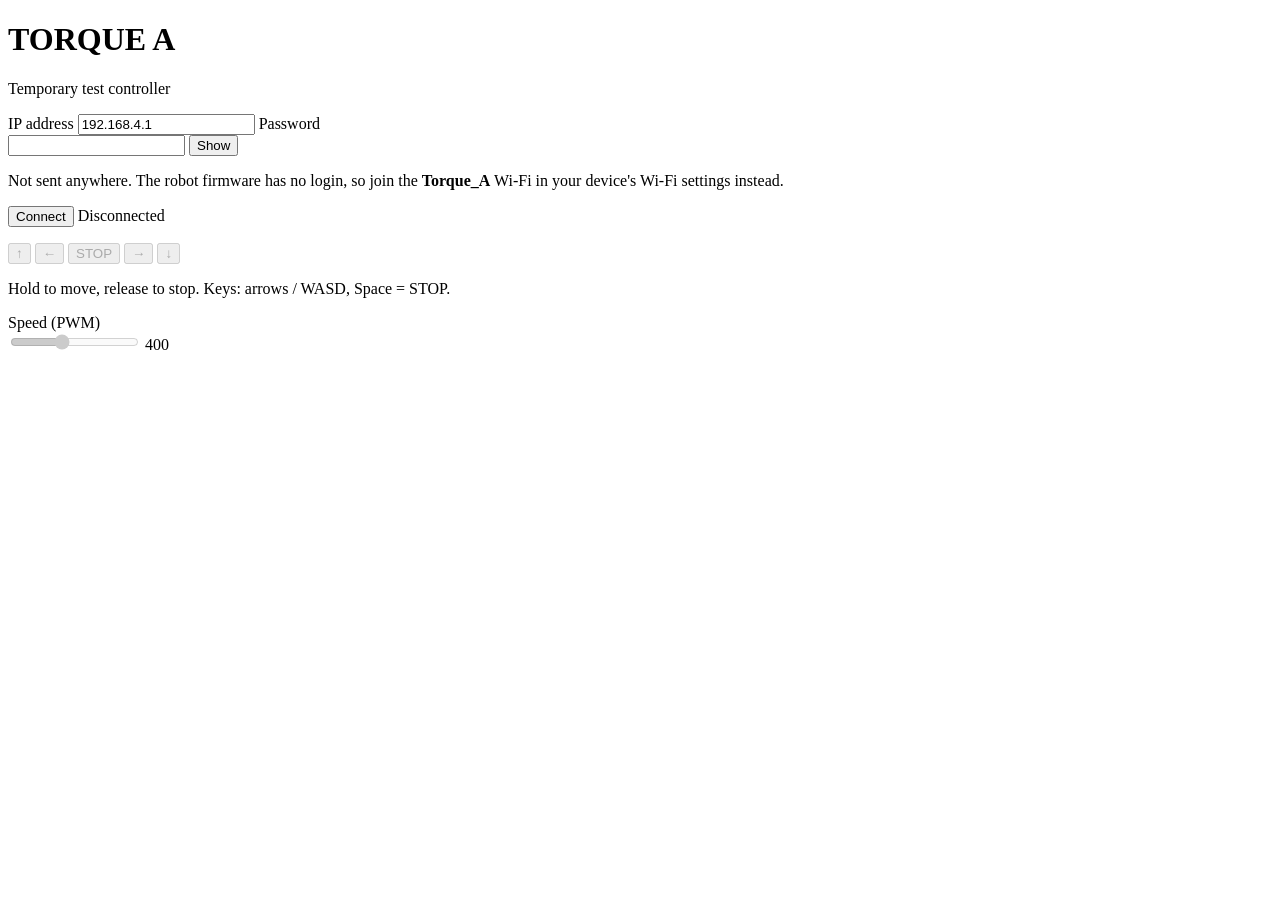
==== index.html @ d3ad9c3d "Rename index .html to index.html" ====
<!DOCTYPE html>
<html lang="en">
<head>
  <meta charset="UTF-8">
  <meta name="viewport" content="width=device-width, initial-scale=1, viewport-fit=cover">
  <meta name="theme-color" content="#0f1724">
  <title>Torque A Controller</title>
  <link rel="stylesheet" href="style.css">
</head>
<body>
  <!-- TEMPORARY TEST INTERFACE: not the official Torque Team website. -->
  <main class="app">

    <header class="head">
      <h1>TORQUE A</h1>
      <p>Temporary test controller</p>
    </header>

    <!-- ===== Connection ===== -->
    <section class="card" aria-label="Connection">
      <form id="connectForm" autocomplete="off" novalidate>
        <label for="ip">IP address</label>
        <input id="ip" type="text" inputmode="decimal" value="192.168.4.1"
               spellcheck="false" autocapitalize="off" autocorrect="off">

        <label for="password">Password</label>
        <div class="pw">
          <input id="password" type="password" autocomplete="off"
                 spellcheck="false" autocapitalize="off" autocorrect="off">
          <button type="button" id="togglePw" class="ghost" aria-pressed="false">Show</button>
        </div>
        <p class="note">
          Not sent anywhere. The robot firmware has no login, so join the
          <strong>Torque_A</strong> Wi-Fi in your device's Wi-Fi settings instead.
        </p>

        <div class="row">
          <button type="submit" id="connectBtn" class="primary">Connect</button>
          <span class="status" id="status" data-state="disconnected">
            <span class="dot" aria-hidden="true"></span>
            <span id="statusText">Disconnected</span>
          </span>
        </div>
        <p id="message" class="message" role="status" aria-live="polite"></p>
      </form>
    </section>

    <!-- ===== Movement ===== -->
    <section class="card" aria-label="Movement controls">
      <div class="pad" id="pad">
        <button type="button" class="dir pad-f" data-move="F" aria-label="Forward" disabled>&uarr;</button>
        <button type="button" class="dir pad-l" data-move="L" aria-label="Left" disabled>&larr;</button>
        <button type="button" class="stop pad-s" id="stopBtn" aria-label="Stop" disabled>STOP</button>
        <button type="button" class="dir pad-r" data-move="R" aria-label="Right" disabled>&rarr;</button>
        <button type="button" class="dir pad-b" data-move="B" aria-label="Backward" disabled>&darr;</button>
      </div>
      <p class="note center">Hold to move, release to stop. Keys: arrows / WASD, Space = STOP.</p>
    </section>

    <!-- ===== Speed ===== -->
    <section class="card" aria-label="Speed control">
      <label for="speed">Speed (PWM)</label>
      <div class="speed">
        <input id="speed" type="range" min="0" max="1023" step="1" value="400" disabled>
        <output id="speedValue" for="speed">400</output>
      </div>
    </section>

  </main>

  <script src="script.js"></script>
</body>
</html>
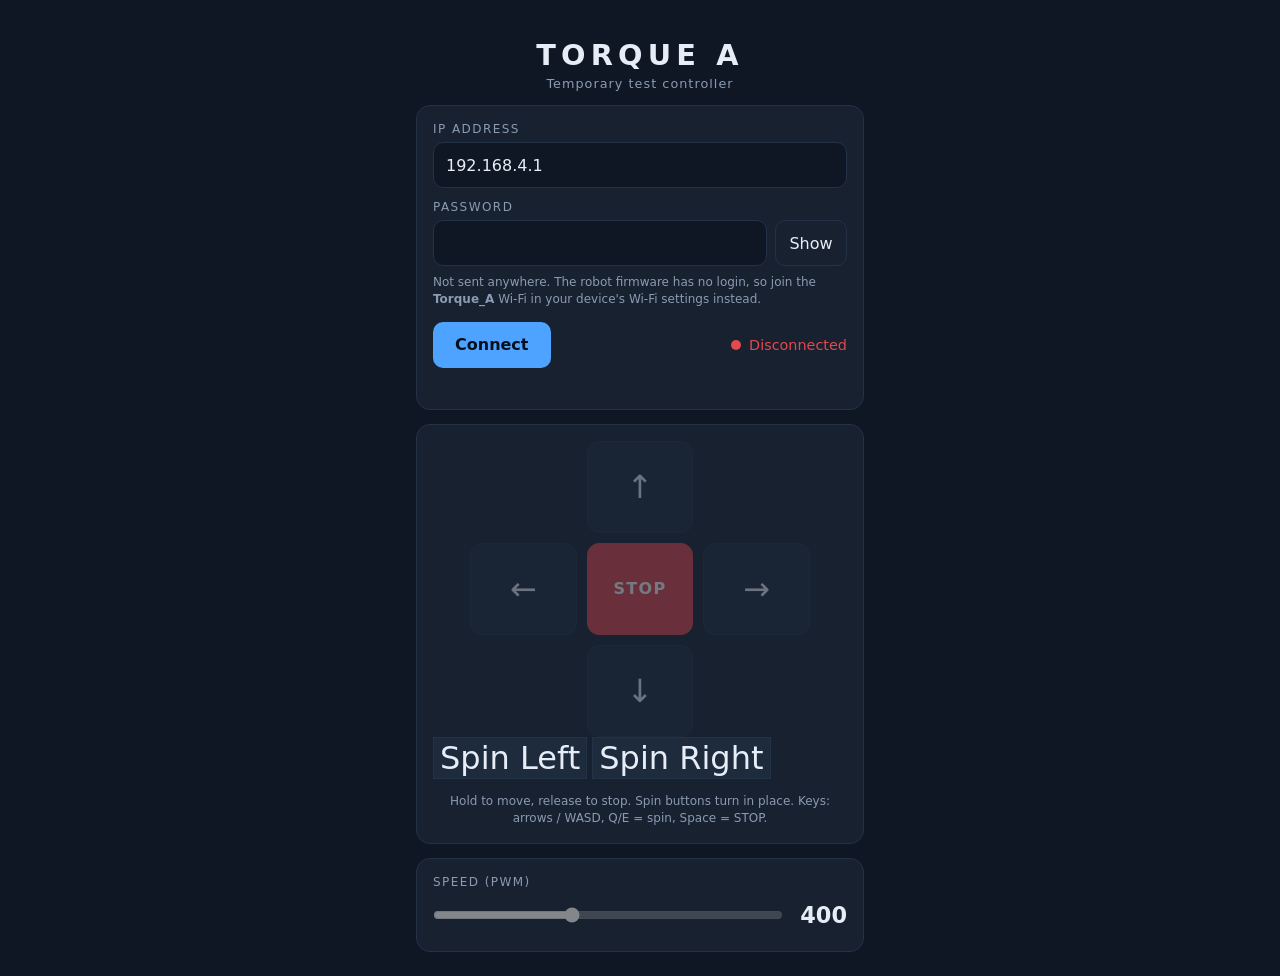
==== commit 35f43a96: "Fix stylesheet and script link formatting Corrected the stylesheet and script file links by removing" ====
--- a/index.html
+++ b/index.html
@@ -5,10 +5,9 @@
   <meta name="viewport" content="width=device-width, initial-scale=1, viewport-fit=cover">
   <meta name="theme-color" content="#0f1724">
   <title>Torque A Controller</title>
-  <link rel="stylesheet" href="style.css">
+  <link rel="stylesheet" href="style .css">
 </head>
 <body>
-  <!-- TEMPORARY TEST INTERFACE: not the official Torque Team website. -->
   <main class="app">
 
     <header class="head">
@@ -16,7 +15,6 @@
       <p>Temporary test controller</p>
     </header>
 
-    <!-- ===== Connection ===== -->
     <section class="card" aria-label="Connection">
       <form id="connectForm" autocomplete="off" novalidate>
         <label for="ip">IP address</label>
@@ -45,7 +43,6 @@
       </form>
     </section>
 
-    <!-- ===== Movement ===== -->
     <section class="card" aria-label="Movement controls">
       <div class="pad" id="pad">
         <button type="button" class="dir pad-f" data-move="F" aria-label="Forward" disabled>&uarr;</button>
@@ -54,10 +51,15 @@
         <button type="button" class="dir pad-r" data-move="R" aria-label="Right" disabled>&rarr;</button>
         <button type="button" class="dir pad-b" data-move="B" aria-label="Backward" disabled>&darr;</button>
       </div>
-      <p class="note center">Hold to move, release to stop. Keys: arrows / WASD, Space = STOP.</p>
+
+      <div class="gturns" aria-label="Spin turns">
+        <button type="button" class="dir gturn" data-move="GL" aria-label="Spin left" disabled>Spin Left</button>
+        <button type="button" class="dir gturn" data-move="GR" aria-label="Spin right" disabled>Spin Right</button>
+      </div>
+
+      <p class="note center">Hold to move, release to stop. Spin buttons turn in place. Keys: arrows / WASD, Q/E = spin, Space = STOP.</p>
     </section>
 
-    <!-- ===== Speed ===== -->
     <section class="card" aria-label="Speed control">
       <label for="speed">Speed (PWM)</label>
       <div class="speed">
@@ -68,6 +70,6 @@
 
   </main>
 
-  <script src="script.js"></script>
+  <script src="script .js"></script>
 </body>
 </html>
--- a/style .css
+++ b/style .css
@@ -0,0 +1,148 @@
+/* Torque A: temporary test controller. Mobile-first, dark, minimal. */
+
+:root {
+  --bg: #0f1724;
+  --card: #17212f;
+  --line: #243247;
+  --field: #0f1724;
+  --text: #e6edf6;
+  --muted: #8a9bb3;
+  --accent: #4da3ff;
+  --ok: #3ecf8e;
+  --bad: #e5484d;
+}
+
+* { box-sizing: border-box; }
+
+html, body {
+  margin: 0;
+  background: var(--bg);
+  color: var(--text);
+  font-family: system-ui, -apple-system, "Segoe UI", Roboto, Arial, sans-serif;
+  -webkit-tap-highlight-color: transparent;
+  -webkit-text-size-adjust: 100%;
+}
+
+.app {
+  max-width: 480px;
+  margin: 0 auto;
+  padding: 16px 16px calc(24px + env(safe-area-inset-bottom));
+  display: flex;
+  flex-direction: column;
+  gap: 14px;
+}
+
+.head { text-align: center; padding-top: 6px; }
+.head h1 { margin: 0; font-size: 1.8rem; letter-spacing: 0.18em; }
+.head p { margin: 4px 0 0; font-size: 0.8rem; color: var(--muted); letter-spacing: 0.08em; }
+
+.card {
+  background: var(--card);
+  border: 1px solid var(--line);
+  border-radius: 14px;
+  padding: 16px;
+}
+
+label {
+  display: block;
+  margin: 0 0 6px;
+  font-size: 0.75rem;
+  letter-spacing: 0.12em;
+  text-transform: uppercase;
+  color: var(--muted);
+}
+form label:not(:first-child) { margin-top: 12px; }
+
+input[type="text"], input[type="password"] {
+  width: 100%;
+  height: 46px;
+  padding: 0 12px;
+  font: inherit;
+  font-size: 16px;               /* 16px stops iOS zooming on focus */
+  color: var(--text);
+  background: var(--field);
+  border: 1px solid var(--line);
+  border-radius: 10px;
+}
+input:disabled { opacity: 0.6; }
+
+button { font: inherit; color: var(--text); cursor: pointer; }
+button:disabled { cursor: not-allowed; }
+
+:focus-visible { outline: 2px solid var(--accent); outline-offset: 2px; }
+
+.pw { display: flex; gap: 8px; }
+.ghost {
+  flex: none;
+  width: 72px;
+  background: transparent;
+  border: 1px solid var(--line);
+  border-radius: 10px;
+}
+
+.note { margin: 8px 0 0; font-size: 0.75rem; color: var(--muted); line-height: 1.4; }
+.note.center { text-align: center; margin-top: 14px; }
+
+.row { display: flex; align-items: center; justify-content: space-between; gap: 12px; margin-top: 14px; }
+.primary {
+  height: 46px;
+  padding: 0 22px;
+  font-weight: 600;
+  color: #06101d;
+  background: var(--accent);
+  border: 0;
+  border-radius: 10px;
+}
+.primary:disabled { opacity: 0.6; }
+
+.status { display: inline-flex; align-items: center; gap: 8px; font-size: 0.9rem; color: var(--bad); }
+.status .dot { width: 10px; height: 10px; border-radius: 50%; background: currentColor; }
+.status[data-state="connected"] { color: var(--ok); }
+
+.message { margin: 10px 0 0; min-height: 1.2em; font-size: 0.8rem; color: var(--muted); line-height: 1.4; }
+.message.error { color: var(--bad); }
+
+/* ---------- Direction pad ---------- */
+.pad {
+  display: grid;
+  grid-template-columns: repeat(3, 1fr);
+  grid-template-rows: repeat(3, 84px);
+  gap: 10px;
+  max-width: 340px;
+  margin: 0 auto;
+}
+.pad-f { grid-area: 1 / 2; }
+.pad-l { grid-area: 2 / 1; }
+.pad-s { grid-area: 2 / 2; }
+.pad-r { grid-area: 2 / 3; }
+.pad-b { grid-area: 3 / 2; }
+
+.pad button {
+  border-radius: 12px;
+  /* No text selection, long-press menu or scrolling while holding */
+  user-select: none;
+  -webkit-user-select: none;
+  -webkit-touch-callout: none;
+  touch-action: none;
+}
+.dir { font-size: 2rem; background: #1e2b3d; border: 1px solid var(--line); }
+.dir.is-active { background: var(--accent); border-color: var(--accent); color: #06101d; }
+.stop {
+  background: var(--bad);
+  border: 1px solid var(--bad);
+  font-weight: 800;
+  letter-spacing: 0.08em;
+  color: #fff;
+}
+.stop:active { filter: brightness(0.85); }
+.pad button:disabled { opacity: 0.4; }
+
+/* ---------- Speed ---------- */
+.speed { display: flex; align-items: center; gap: 14px; }
+.speed input[type="range"] { flex: 1; height: 40px; margin: 0; accent-color: var(--accent); touch-action: pan-y; }
+.speed output { flex: none; min-width: 3.2ch; text-align: right; font-size: 1.4rem; font-weight: 700; }
+
+@media (min-width: 700px) {
+  .app { padding-top: 32px; }
+  .pad { grid-template-rows: repeat(3, 92px); }
+}
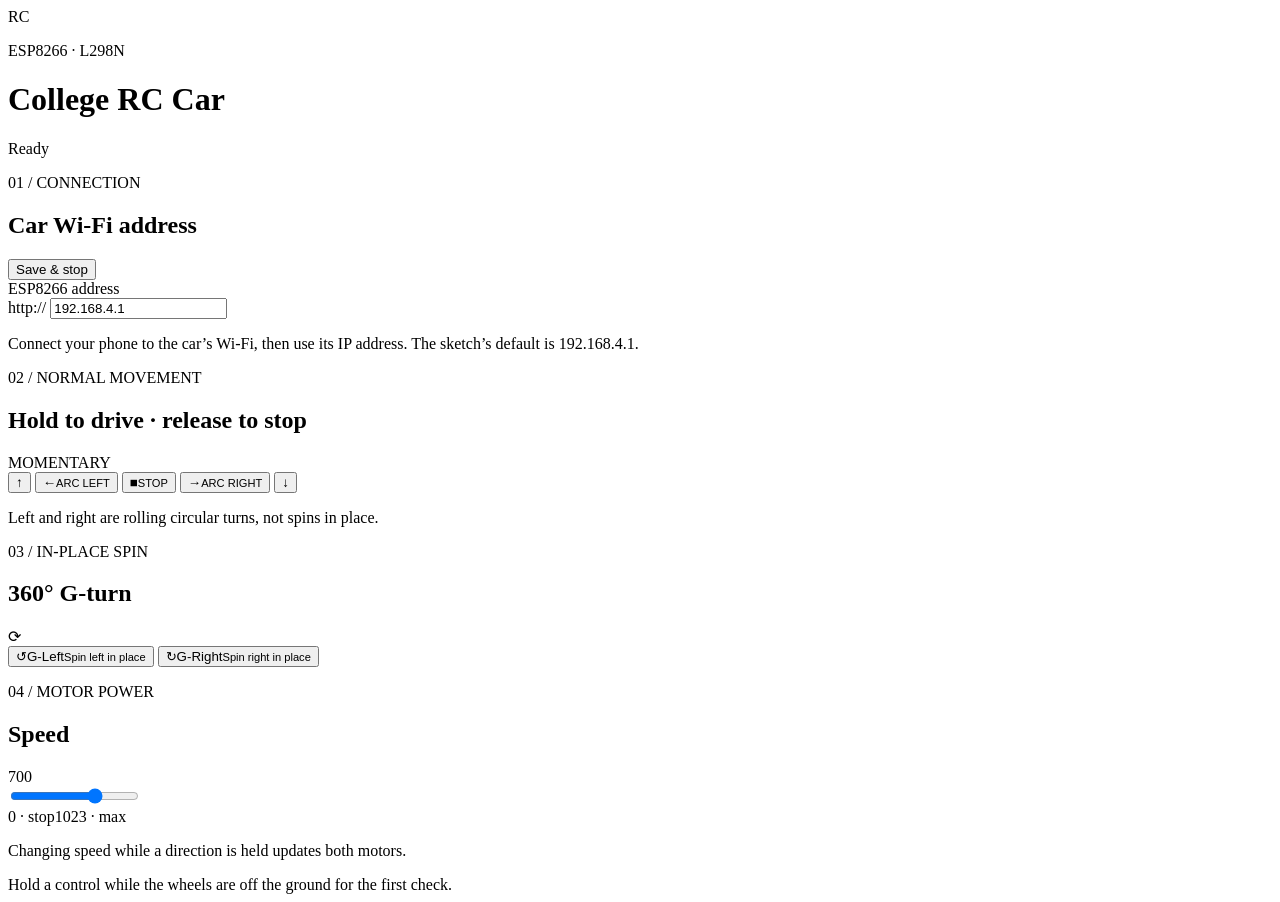
==== commit 4e896cfc: "Update index.html" ====
--- a/index.html
+++ b/index.html
@@ -1,75 +1,81 @@
-<!DOCTYPE html>
+<!doctype html>
 <html lang="en">
 <head>
-  <meta charset="UTF-8">
+  <meta charset="utf-8">
   <meta name="viewport" content="width=device-width, initial-scale=1, viewport-fit=cover">
-  <meta name="theme-color" content="#0f1724">
-  <title>Torque A Controller</title>
-  <link rel="stylesheet" href="style .css">
+  <meta name="theme-color" content="#11191d">
+  <title>College RC Car Controller</title>
+  <link rel="stylesheet" href="styles.css">
+  <script src="app.js" defer></script>
 </head>
 <body>
-  <main class="app">
-
-    <header class="head">
-      <h1>TORQUE A</h1>
-      <p>Temporary test controller</p>
+  <main class="shell">
+    <header class="topbar">
+      <div class="brand-icon" aria-hidden="true">RC</div>
+      <div class="brand-copy">
+        <p class="eyebrow">ESP8266 · L298N</p>
+        <h1>College RC Car</h1>
+      </div>
+      <div class="link-status" id="linkStatus" role="status" aria-live="polite">
+        <span class="status-dot"></span><span id="statusText">Ready</span>
+      </div>
     </header>
 
-    <section class="card" aria-label="Connection">
-      <form id="connectForm" autocomplete="off" novalidate>
-        <label for="ip">IP address</label>
-        <input id="ip" type="text" inputmode="decimal" value="192.168.4.1"
-               spellcheck="false" autocapitalize="off" autocorrect="off">
-
-        <label for="password">Password</label>
-        <div class="pw">
-          <input id="password" type="password" autocomplete="off"
-                 spellcheck="false" autocapitalize="off" autocorrect="off">
-          <button type="button" id="togglePw" class="ghost" aria-pressed="false">Show</button>
-        </div>
-        <p class="note">
-          Not sent anywhere. The robot firmware has no login, so join the
-          <strong>Torque_A</strong> Wi-Fi in your device's Wi-Fi settings instead.
-        </p>
-
-        <div class="row">
-          <button type="submit" id="connectBtn" class="primary">Connect</button>
-          <span class="status" id="status" data-state="disconnected">
-            <span class="dot" aria-hidden="true"></span>
-            <span id="statusText">Disconnected</span>
-          </span>
-        </div>
-        <p id="message" class="message" role="status" aria-live="polite"></p>
-      </form>
+    <section class="panel connection" aria-labelledby="connectionHeading">
+      <div class="section-head">
+        <div><p class="eyebrow">01 / CONNECTION</p><h2 id="connectionHeading">Car Wi-Fi address</h2></div>
+        <button class="quiet-button" id="saveAddress" type="button">Save & stop</button>
+      </div>
+      <label for="carAddress">ESP8266 address</label>
+      <div class="address-field">
+        <span>http://</span>
+        <input id="carAddress" type="text" value="192.168.4.1" inputmode="url" autocomplete="url" spellcheck="false" aria-describedby="connectionHint">
+      </div>
+      <p class="hint" id="connectionHint">Connect your phone to the car’s Wi-Fi, then use its IP address. The sketch’s default is 192.168.4.1.</p>
     </section>
 
-    <section class="card" aria-label="Movement controls">
-      <div class="pad" id="pad">
-        <button type="button" class="dir pad-f" data-move="F" aria-label="Forward" disabled>&uarr;</button>
-        <button type="button" class="dir pad-l" data-move="L" aria-label="Left" disabled>&larr;</button>
-        <button type="button" class="stop pad-s" id="stopBtn" aria-label="Stop" disabled>STOP</button>
-        <button type="button" class="dir pad-r" data-move="R" aria-label="Right" disabled>&rarr;</button>
-        <button type="button" class="dir pad-b" data-move="B" aria-label="Backward" disabled>&darr;</button>
+    <section class="panel drive" aria-labelledby="driveHeading">
+      <div class="section-head drive-head">
+        <div><p class="eyebrow">02 / NORMAL MOVEMENT</p><h2 id="driveHeading">Hold to drive · release to stop</h2></div>
+        <span class="live-tag"><i></i> MOMENTARY</span>
       </div>
 
-      <div class="gturns" aria-label="Spin turns">
-        <button type="button" class="dir gturn" data-move="GL" aria-label="Spin left" disabled>Spin Left</button>
-        <button type="button" class="dir gturn" data-move="GR" aria-label="Spin right" disabled>Spin Right</button>
+      <div class="drive-pad" aria-label="Normal movement controls">
+        <span class="empty" aria-hidden="true"></span>
+        <button class="drive-key" data-key="f" type="button" aria-label="Forward">↑</button>
+        <span class="empty" aria-hidden="true"></span>
+        <button class="drive-key turn-key" data-key="r" type="button" aria-label="Circular turn left"><span>←</span><small>ARC LEFT</small></button>
+        <button class="stop-key" id="stop" type="button" aria-label="Stop"><span>■</span><small>STOP</small></button>
+        <button class="drive-key turn-key" data-key="l" type="button" aria-label="Circular turn right"><span>→</span><small>ARC RIGHT</small></button>
+        <span class="empty" aria-hidden="true"></span>
+        <button class="drive-key" data-key="b" type="button" aria-label="Backward">↓</button>
+        <span class="empty" aria-hidden="true"></span>
       </div>
-
-      <p class="note center">Hold to move, release to stop. Spin buttons turn in place. Keys: arrows / WASD, Q/E = spin, Space = STOP.</p>
+      <p class="key-note">Left and right are rolling circular turns, not spins in place.</p>
     </section>
 
-    <section class="card" aria-label="Speed control">
-      <label for="speed">Speed (PWM)</label>
-      <div class="speed">
-        <input id="speed" type="range" min="0" max="1023" step="1" value="400" disabled>
-        <output id="speedValue" for="speed">400</output>
+    <section class="panel gturn-panel" aria-labelledby="gturnHeading">
+      <div class="section-head">
+        <div><p class="eyebrow">03 / IN-PLACE SPIN</p><h2 id="gturnHeading">360° G-turn</h2></div>
+        <span class="spin-mark" aria-hidden="true">⟳</span>
+      </div>
+      <div class="gturn-row">
+        <button class="gturn-key" data-key="gl" type="button"><span>↺</span><span>G-Left<small>Spin left in place</small></span></button>
+        <button class="gturn-key" data-key="gr" type="button"><span>↻</span><span>G-Right<small>Spin right in place</small></span></button>
       </div>
     </section>
 
+    <section class="panel speed-panel" aria-labelledby="speedHeading">
+      <div class="section-head">
+        <div><p class="eyebrow">04 / MOTOR POWER</p><h2 id="speedHeading">Speed</h2></div>
+        <output id="speedValue" for="speed">700</output>
+      </div>
+      <input id="speed" type="range" min="0" max="1023" value="700" aria-label="Motor speed">
+      <div class="range-labels"><span>0 · stop</span><span>1023 · max</span></div>
+      <p class="hint">Changing speed while a direction is held updates both motors.</p>
+    </section>
+
+    <footer><span class="footer-dot"></span> Hold a control while the wheels are off the ground for the first check.</footer>
   </main>
-
-  <script src="script .js"></script>
 </body>
 </html>
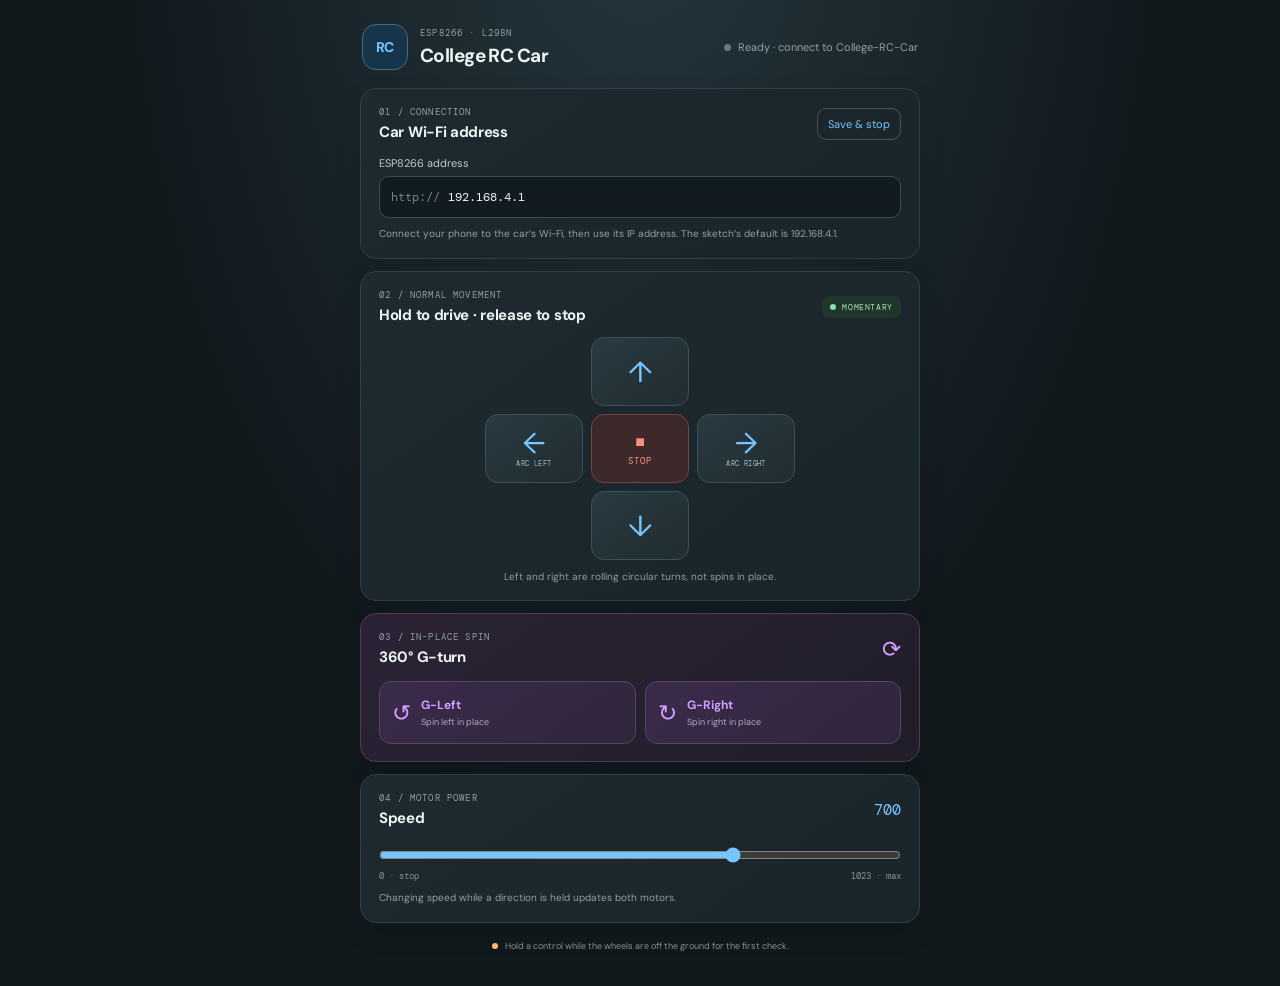
==== commit 64e11497: "Update RC car controller website" ====
--- a/index.html
+++ b/index.html
@@ -5,8 +5,8 @@
   <meta name="viewport" content="width=device-width, initial-scale=1, viewport-fit=cover">
   <meta name="theme-color" content="#11191d">
   <title>College RC Car Controller</title>
-  <link rel="stylesheet" href="styles.css">
-  <script src="app.js" defer></script>
+  <link rel="stylesheet" href="style.css">
+  <script src="script.js" defer></script>
 </head>
 <body>
   <main class="shell">
--- a/style.css
+++ b/style.css
@@ -0,0 +1,75 @@
+@import url('https://fonts.googleapis.com/css2?family=DM+Mono:wght@400;500&family=DM+Sans:wght@400;500;600;700&display=swap');
+
+:root {
+  color-scheme: dark;
+  --bg: #11191d;
+  --panel: #1a252a;
+  --line: #304046;
+  --text: #edf4f2;
+  --muted: #91a29f;
+  --blue: #79c6ff;
+  --blue-dark: #16344a;
+  --purple: #d1a0ff;
+  --purple-dark: #352448;
+  --red: #ff8d82;
+  font-family: "DM Sans", -apple-system, BlinkMacSystemFont, "Segoe UI", sans-serif;
+}
+
+* { box-sizing: border-box; }
+body {
+  min-width: 320px;
+  min-height: 100vh;
+  margin: 0;
+  padding: 24px 15px 34px;
+  color: var(--text);
+  background: radial-gradient(ellipse at 50% -18%, #26383f 0, var(--bg) 58%);
+}
+button, input { font: inherit; }
+button { color: inherit; }
+.shell { width: min(100%, 560px); margin: 0 auto; }
+.topbar { display: flex; align-items: center; gap: 12px; margin: 0 2px 18px; }
+.brand-icon { display: grid; width: 46px; height: 46px; place-items: center; border: 1px solid #486b82; border-radius: 14px; color: var(--blue); background: var(--blue-dark); font-size: 14px; font-weight: 700; letter-spacing: -.06em; }
+.eyebrow { margin: 0 0 4px; color: var(--muted); font-family: "DM Mono", monospace; font-size: 9px; letter-spacing: .13em; }
+h1, h2, p { margin-top: 0; }
+h1 { margin: 0; font-size: 19px; letter-spacing: -.03em; }
+h2 { margin: 0; font-size: 15px; letter-spacing: -.02em; }
+.link-status { display: flex; align-items: center; gap: 7px; margin-left: auto; color: var(--muted); font-size: 11px; }
+.status-dot, .footer-dot { width: 7px; height: 7px; flex: 0 0 auto; border-radius: 50%; background: #657976; }
+.link-status.is-ready .status-dot { background: #8fe0a8; box-shadow: 0 0 11px #8fe0a866; }
+.panel { margin-bottom: 12px; padding: 17px 18px; border: 1px solid var(--line); border-radius: 16px; background: linear-gradient(145deg, #1e2a30, var(--panel)); box-shadow: 0 10px 28px #00000019; }
+.section-head { display: flex; align-items: center; justify-content: space-between; gap: 10px; margin-bottom: 14px; }
+.quiet-button { padding: 8px 10px; border: 1px solid #42535a; border-radius: 9px; color: var(--blue); background: transparent; font-size: 11px; cursor: pointer; }
+.connection label { display: block; margin-bottom: 6px; color: #bfccca; font-size: 11px; }
+.address-field { display: flex; align-items: center; gap: 4px; min-height: 42px; padding: 0 11px; border: 1px solid #3a4c52; border-radius: 10px; background: #121b1f; color: #6f8489; font-family: "DM Mono", monospace; font-size: 12px; }
+.address-field:focus-within { border-color: #6daed4; box-shadow: 0 0 0 3px #79c6ff15; }
+.address-field input { width: 100%; min-width: 0; padding: 10px 4px; border: 0; outline: 0; color: var(--text); background: transparent; font: inherit; }
+.hint { margin: 8px 0 0; color: var(--muted); font-size: 10px; line-height: 1.5; }
+.drive-head { margin-bottom: 12px; }
+.live-tag { display: flex; align-items: center; gap: 6px; padding: 6px 8px; border-radius: 7px; color: #a8e8b7; background: #20362a; font-family: "DM Mono", monospace; font-size: 8px; letter-spacing: .08em; white-space: nowrap; }
+.live-tag i { width: 6px; height: 6px; border-radius: 50%; background: #8fe0a8; }
+.drive-pad { display: grid; width: min(100%, 310px); margin: 0 auto; grid-template-columns: repeat(3, 1fr); gap: 8px; touch-action: none; user-select: none; }
+.drive-key, .stop-key { display: flex; min-height: 69px; align-items: center; justify-content: center; border: 1px solid #3b5058; border-radius: 13px; background: linear-gradient(145deg, #2a3a40, #202d32); cursor: pointer; -webkit-tap-highlight-color: transparent; }
+.drive-key { color: var(--blue); font-size: 29px; }
+.drive-key.is-held, .gturn-key.is-held { transform: translateY(1px) scale(.98); border-color: #79c6ff; background: #20435b; }
+.turn-key { flex-direction: column; gap: 1px; }
+.turn-key span { line-height: 1; }
+.turn-key small { color: #a6bac1; font-family: "DM Mono", monospace; font-size: 7px; letter-spacing: .06em; }
+.stop-key { flex-direction: column; gap: 3px; border-color: #704643; color: var(--red); background: #3d2929; }
+.stop-key span { font-size: 16px; }
+.stop-key small { font-family: "DM Mono", monospace; font-size: 9px; letter-spacing: .1em; }
+.stop-key:active { background: #5a3331; }
+.key-note { margin: 10px 0 0; color: #8da09e; text-align: center; font-size: 10px; }
+.gturn-panel { border-color: #4b3c5b; background: linear-gradient(145deg, #2b2335, #211d29); }
+.spin-mark { color: var(--purple); font-size: 23px; }
+.gturn-row { display: grid; grid-template-columns: 1fr 1fr; gap: 9px; }
+.gturn-key { display: flex; min-height: 63px; align-items: center; justify-content: flex-start; gap: 10px; padding: 9px 12px; border: 1px solid #564568; border-radius: 12px; color: var(--purple); background: linear-gradient(145deg, #3a2b4b, #30263c); text-align: left; cursor: pointer; -webkit-tap-highlight-color: transparent; }
+.gturn-key > span:first-child { font-size: 23px; }
+.gturn-key > span:last-child { font-size: 12px; font-weight: 700; }
+.gturn-key small { display: block; margin-top: 3px; color: #b6a7c5; font-size: 9px; font-weight: 400; }
+.speed-panel output { color: var(--blue); font-family: "DM Mono", monospace; font-size: 15px; }
+input[type="range"] { width: 100%; height: 20px; margin: 3px 0 0; accent-color: var(--blue); cursor: pointer; }
+.range-labels { display: flex; justify-content: space-between; color: #819390; font-family: "DM Mono", monospace; font-size: 9px; }
+footer { display: flex; align-items: center; justify-content: center; gap: 7px; padding: 5px 2px 0; color: #819390; font-size: 9px; text-align: center; }
+.footer-dot { width: 6px; height: 6px; background: #ffbf69; }
+@media (max-width: 480px) { body { padding: 16px 11px 25px; } .panel { padding: 15px; } .drive-key, .stop-key { min-height: 64px; } }
+@media (prefers-reduced-motion: no-preference) { button { transition: transform .08s ease, background-color .12s ease, border-color .12s ease; } }
